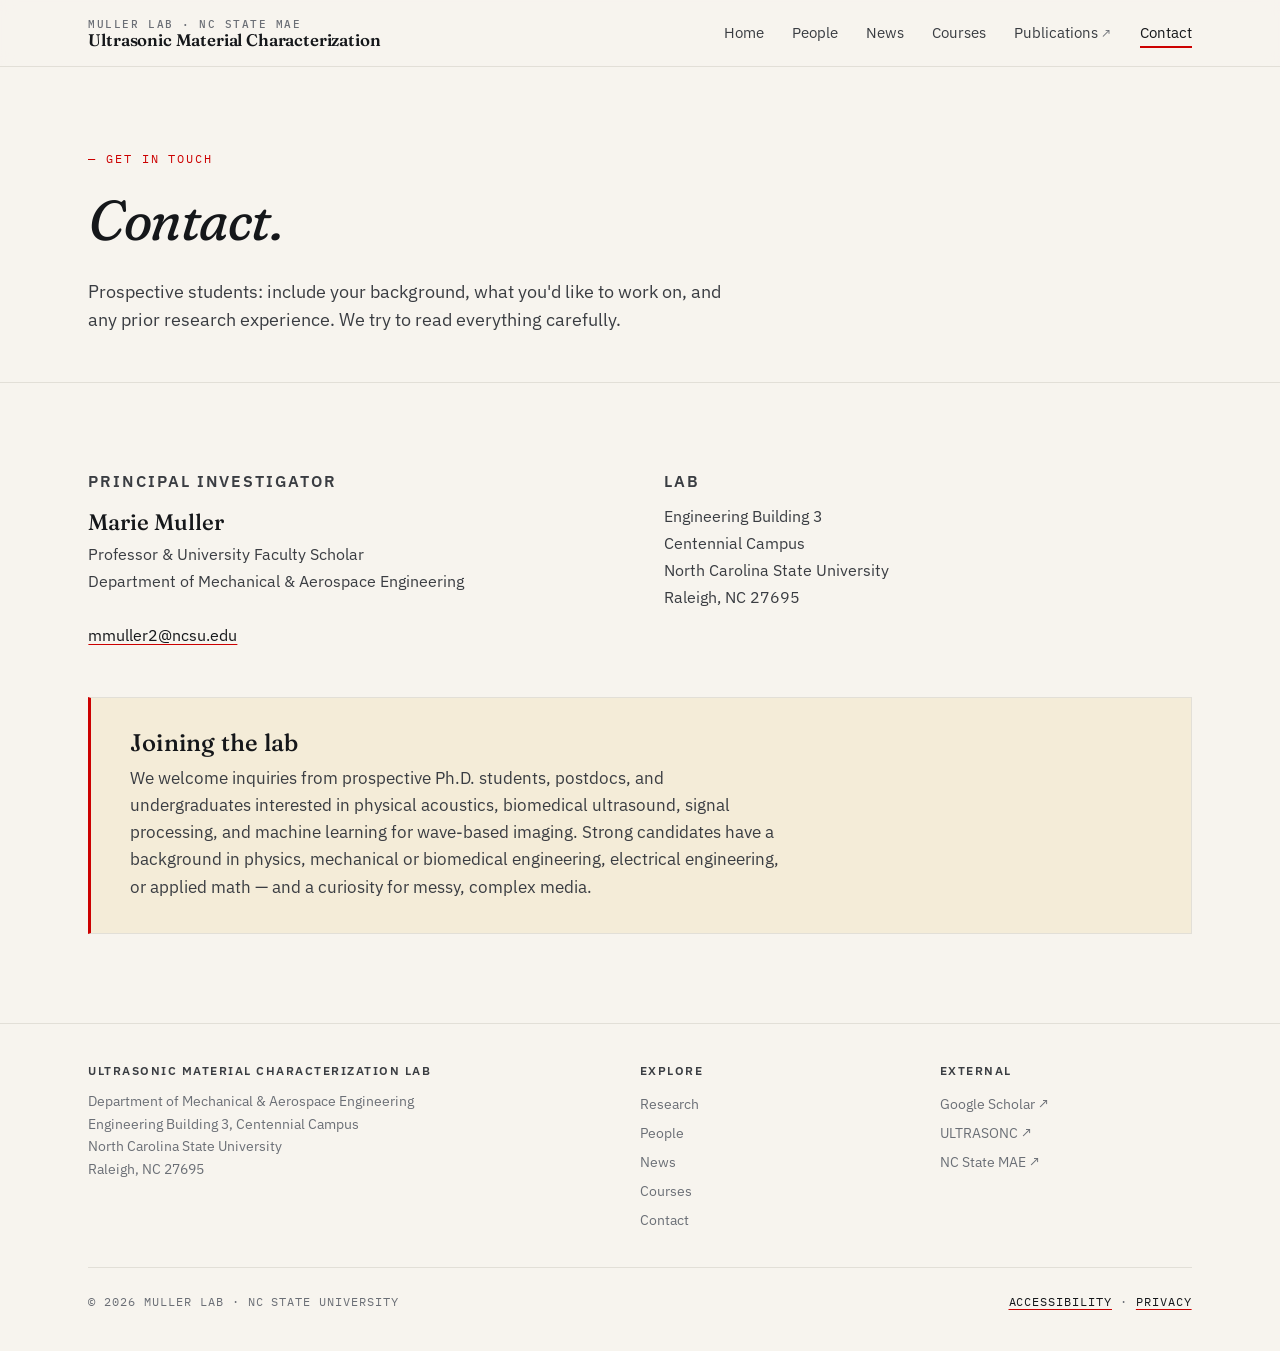
==== contact.html @ 711a4ac7 "Add files via upload" ====
<!doctype html>
<html lang="en">
<head>
  <meta charset="utf-8" />
  <meta name="viewport" content="width=device-width, initial-scale=1" />
  <title>Contact — Muller Lab</title>
  <meta name="description" content="Contact the Muller Lab — Department of Mechanical and Aerospace Engineering, NC State University." />

  <link rel="preconnect" href="https://fonts.googleapis.com" />
  <link rel="preconnect" href="https://fonts.gstatic.com" crossorigin />
  <link href="https://fonts.googleapis.com/css2?family=Fraunces:ital,opsz,wght,SOFT,WONK@0,9..144,400..700,30..100,0..1;1,9..144,400..700,30..100,0..1&family=IBM+Plex+Mono:wght@400;500&family=IBM+Plex+Sans:wght@400;500;600&display=swap" rel="stylesheet" />

  <link rel="stylesheet" href="assets/css/style.css" />
</head>
<body>

  <header class="site-header">
    <nav class="nav" aria-label="Primary">
      <a class="brand" href="index.html">
        <small>Muller Lab · NC State MAE</small>
        <b>Ultrasonic Material Characterization</b>
      </a>
      <button class="nav-toggle" aria-expanded="false" aria-controls="nav-links">Menu</button>
      <ul class="nav-links" id="nav-links">
        <li><a href="index.html">Home</a></li>
        <li><a href="people.html">People</a></li>
        <li><a href="news.html">News</a></li>
        <li><a href="courses.html">Courses</a></li>
        <li><a class="external" href="https://scholar.google.com/citations?user=9_iponoAAAAJ&hl=en" rel="noopener">Publications</a></li>
        <li><a class="active" href="contact.html">Contact</a></li>
      </ul>
    </nav>
  </header>

  <main>

    <header class="page-header">
      <div class="wrap">
        <span class="eyebrow">Get in touch</span>
        <h1>Contact.</h1>
        <p>Prospective students: include your background, what you'd like to work on, and any prior research experience. We try to read everything carefully.</p>
      </div>
    </header>

    <section class="section">
      <div class="wrap">
        <div class="contact-grid">

          <div class="contact-block">
            <h4>Principal Investigator</h4>
            <address>
              <strong style="font-family:var(--font-display);font-size:1.4rem;font-weight:500;color:var(--ink);">Marie Muller</strong><br/>
              Professor &amp; University Faculty Scholar<br/>
              Department of Mechanical &amp; Aerospace Engineering<br/>
              <br/>
              <a href="mailto:mmuller2@ncsu.edu">mmuller2@ncsu.edu</a>
            </address>
          </div>

          <div class="contact-block">
            <h4>Lab</h4>
            <address>
              Engineering Building 3<br/>
              Centennial Campus<br/>
              North Carolina State University<br/>
              Raleigh, NC 27695<br/>
            </address>
          </div>

        </div>

        <div class="callout" style="margin-top:3rem;">
          <h3>Joining the lab</h3>
          <p>
            We welcome inquiries from prospective Ph.D. students, postdocs, and undergraduates
            interested in physical acoustics, biomedical ultrasound, signal processing, and
            machine learning for wave-based imaging. Strong candidates have a background in
            physics, mechanical or biomedical engineering, electrical engineering, or applied
            math — and a curiosity for messy, complex media.
          </p>
        </div>
      </div>
    </section>

  </main>

  <footer class="site-footer">
    <div class="wrap">
      <div class="footer-grid">
        <div>
          <h4>Ultrasonic Material Characterization Lab</h4>
          <p>Department of Mechanical &amp; Aerospace Engineering<br/>
          Engineering Building 3, Centennial Campus<br/>
          North Carolina State University<br/>
          Raleigh, NC 27695</p>
        </div>
        <div>
          <h4>Explore</h4>
          <ul>
            <li><a href="index.html">Research</a></li>
            <li><a href="people.html">People</a></li>
            <li><a href="news.html">News</a></li>
            <li><a href="courses.html">Courses</a></li>
            <li><a href="contact.html">Contact</a></li>
          </ul>
        </div>
        <div>
          <h4>External</h4>
          <ul>
            <li><a href="https://scholar.google.com/citations?user=9_iponoAAAAJ&hl=en" rel="noopener">Google Scholar ↗</a></li>
            <li><a href="https://tarheels.live/ultrasonc/" rel="noopener">ULTRASONC ↗</a></li>
            <li><a href="https://www.mae.ncsu.edu/" rel="noopener">NC State MAE ↗</a></li>
          </ul>
        </div>
      </div>
      <div class="footer-bottom">
        <span>© 2026 Muller Lab · NC State University</span>
        <span><a href="https://accessibility.ncsu.edu/" rel="noopener">Accessibility</a> · <a href="https://www.ncsu.edu/privacy/" rel="noopener">Privacy</a></span>
      </div>
    </div>
  </footer>

  <script>
    const btn = document.querySelector('.nav-toggle');
    const links = document.getElementById('nav-links');
    if (btn && links) {
      btn.addEventListener('click', () => {
        const open = links.classList.toggle('is-open');
        btn.setAttribute('aria-expanded', open);
      });
    }
  </script>
</body>
</html>
---- assets/css/style.css ----
/* =========================================================
   Ultrasonic Material Characterization Lab — site styles
   ========================================================= */

/* ---------- Tokens ---------- */
:root {
  /* Color */
  --bg:           #f7f4ee;       /* warm off-white */
  --bg-elev:      #ffffff;       /* card surface  */
  --ink:          #15171a;       /* near-black, slightly warm */
  --ink-soft:     #3a3d42;
  --ink-muted:    #6b6f76;
  --line:         #e2dfd7;       /* hairline rule */
  --accent:       #cc0000;       /* NC State red (used sparingly) */
  --accent-deep:  #8a0000;
  --highlight:    #f4ecd8;       /* warm callout bg */

  /* Type */
  --font-display: "Fraunces", "Iowan Old Style", Georgia, serif;
  --font-body:    "IBM Plex Sans", system-ui, -apple-system, "Segoe UI", sans-serif;
  --font-mono:    "IBM Plex Mono", ui-monospace, SFMono-Regular, monospace;

  /* Layout */
  --max-w:        1180px;
  --gutter:       clamp(1.25rem, 3vw, 2.5rem);
  --radius:       2px;            /* very subtle, editorial */
}

/* ---------- Reset-ish ---------- */
*, *::before, *::after { box-sizing: border-box; }
html { scroll-behavior: smooth; }
body {
  margin: 0;
  background: var(--bg);
  color: var(--ink);
  font-family: var(--font-body);
  font-size: 17px;
  line-height: 1.6;
  -webkit-font-smoothing: antialiased;
  text-rendering: optimizeLegibility;
}
img { max-width: 100%; height: auto; display: block; }
a { color: var(--ink); text-decoration: underline; text-decoration-color: var(--accent); text-underline-offset: 3px; text-decoration-thickness: 1px; transition: color .15s ease; }
a:hover { color: var(--accent); }

h1, h2, h3, h4 {
  font-family: var(--font-display);
  font-weight: 500;
  font-variation-settings: "SOFT" 30, "WONK" 0;
  line-height: 1.1;
  letter-spacing: -0.01em;
  color: var(--ink);
  margin: 0 0 .5em;
}
h1 { font-size: clamp(2.4rem, 5vw, 4rem); font-weight: 400; }
h2 { font-size: clamp(1.7rem, 3vw, 2.4rem); }
h3 { font-size: 1.25rem; font-weight: 600; font-family: var(--font-body); letter-spacing: .01em; }
h4 { font-size: 1rem; font-family: var(--font-body); font-weight: 600; text-transform: uppercase; letter-spacing: .12em; color: var(--ink-soft); }

p { margin: 0 0 1em; }
p:last-child { margin-bottom: 0; }

/* ---------- Layout primitives ---------- */
.wrap { max-width: var(--max-w); margin: 0 auto; padding: 0 var(--gutter); }
.section { padding: clamp(3rem, 7vw, 6rem) 0; }
.section + .section { border-top: 1px solid var(--line); }

.eyebrow {
  display: inline-block;
  font-family: var(--font-mono);
  font-size: .78rem;
  letter-spacing: .15em;
  text-transform: uppercase;
  color: var(--accent);
  margin-bottom: 1.25rem;
}
.eyebrow::before { content: "— "; color: var(--accent); }

/* ---------- Header / nav ---------- */
.site-header {
  position: sticky;
  top: 0;
  background: rgba(247, 244, 238, 0.92);
  backdrop-filter: saturate(140%) blur(8px);
  -webkit-backdrop-filter: saturate(140%) blur(8px);
  border-bottom: 1px solid var(--line);
  z-index: 100;
}
.nav {
  display: flex;
  align-items: center;
  justify-content: space-between;
  padding: 1rem var(--gutter);
  max-width: var(--max-w);
  margin: 0 auto;
  gap: 1rem;
}
.brand {
  font-family: var(--font-display);
  font-size: 1.05rem;
  font-weight: 500;
  letter-spacing: -0.01em;
  text-decoration: none;
  color: var(--ink);
  line-height: 1.15;
}
.brand b { display: block; font-weight: 600; }
.brand small { display: block; font-family: var(--font-mono); font-size: .68rem; letter-spacing: .14em; text-transform: uppercase; color: var(--ink-muted); margin-top: 2px; }

.nav-toggle {
  display: none;
  background: transparent;
  border: 1px solid var(--line);
  padding: .5rem .75rem;
  font-family: var(--font-mono);
  font-size: .8rem;
  letter-spacing: .1em;
  text-transform: uppercase;
  cursor: pointer;
  color: var(--ink);
}

.nav-links {
  display: flex;
  gap: 1.75rem;
  list-style: none;
  margin: 0;
  padding: 0;
}
.nav-links a {
  font-family: var(--font-body);
  font-size: .92rem;
  text-decoration: none;
  color: var(--ink-soft);
  position: relative;
  padding: .25rem 0;
}
.nav-links a:hover { color: var(--ink); }
.nav-links a.active { color: var(--ink); }
.nav-links a.active::after {
  content: "";
  position: absolute;
  left: 0; right: 0; bottom: -2px;
  height: 2px;
  background: var(--accent);
}
.nav-links a.external::after {
  content: " ↗";
  color: var(--ink-muted);
  font-size: .85em;
}

/* ---------- Hero ---------- */
.hero {
  padding: clamp(3rem, 8vw, 7rem) 0 clamp(2rem, 5vw, 4rem);
}
.hero-grid {
  display: grid;
  grid-template-columns: 1fr;
  gap: 2rem;
  align-items: end;
}
@media (min-width: 820px) {
  .hero-grid { grid-template-columns: 1.4fr 1fr; gap: 4rem; }
}
.hero h1 {
  font-style: italic;
  font-variation-settings: "SOFT" 80, "WONK" 1;
}
.hero h1 em { font-style: normal; color: var(--accent); }
.hero-lede {
  font-size: clamp(1.05rem, 1.4vw, 1.2rem);
  color: var(--ink-soft);
  max-width: 38ch;
  margin-top: 1.5rem;
}
.hero-meta {
  font-family: var(--font-mono);
  font-size: .8rem;
  letter-spacing: .1em;
  text-transform: uppercase;
  color: var(--ink-muted);
  border-top: 1px solid var(--line);
  padding-top: 1rem;
  margin-top: 2.5rem;
  display: flex;
  flex-wrap: wrap;
  gap: 1.5rem;
}

/* ---------- Research grid ---------- */
.research-list {
  display: grid;
  grid-template-columns: 1fr;
  gap: 0;
}
.research-item {
  display: grid;
  grid-template-columns: 1fr;
  gap: 1.5rem;
  padding: 2.5rem 0;
  border-top: 1px solid var(--line);
}
.research-item:last-child { border-bottom: 1px solid var(--line); }
@media (min-width: 760px) {
  .research-item {
    grid-template-columns: 100px 1fr 280px;
    gap: 2.5rem;
    align-items: start;
  }
}
.research-num {
  font-family: var(--font-mono);
  font-size: .85rem;
  letter-spacing: .1em;
  color: var(--accent);
}
.research-body h3 {
  font-family: var(--font-display);
  font-size: clamp(1.4rem, 2.3vw, 1.85rem);
  font-weight: 500;
  letter-spacing: -0.01em;
  margin-bottom: .75rem;
}
.research-body p {
  color: var(--ink-soft);
  max-width: 60ch;
}
.research-figure {
  background: var(--bg-elev);
  border: 1px solid var(--line);
  padding: .75rem;
  align-self: start;
}
.research-figure img { width: 100%; }

/* ---------- News ---------- */
.news-list {
  list-style: none;
  padding: 0;
  margin: 0;
}
.news-item {
  display: grid;
  grid-template-columns: 1fr;
  gap: .5rem;
  padding: 2rem 0;
  border-top: 1px solid var(--line);
}
.news-item:last-child { border-bottom: 1px solid var(--line); }
@media (min-width: 720px) {
  .news-item { grid-template-columns: 160px 1fr; gap: 2.5rem; }
}
.news-date {
  font-family: var(--font-mono);
  font-size: .82rem;
  letter-spacing: .08em;
  text-transform: uppercase;
  color: var(--ink-muted);
}
.news-body h3 { margin-bottom: .35rem; font-family: var(--font-display); font-weight: 500; font-size: 1.2rem; }
.news-body p { color: var(--ink-soft); margin-bottom: .35rem; }
.news-tag {
  display: inline-block;
  font-family: var(--font-mono);
  font-size: .7rem;
  letter-spacing: .12em;
  text-transform: uppercase;
  color: var(--accent);
  border: 1px solid var(--accent);
  padding: 2px 8px;
  margin-bottom: .5rem;
}

/* ---------- People ---------- */
.pi-feature {
  display: grid;
  grid-template-columns: 1fr;
  gap: 2rem;
  align-items: start;
}
@media (min-width: 760px) {
  .pi-feature { grid-template-columns: 320px 1fr; gap: 3.5rem; }
}
.pi-photo {
  background: var(--bg-elev);
  border: 1px solid var(--line);
  padding: .5rem;
}
.pi-photo img { width: 100%; aspect-ratio: 1 / 1; object-fit: cover; object-position: center 25%; }
.pi-feature h2 { margin-bottom: .25rem; }
.pi-feature .pi-title {
  font-family: var(--font-mono);
  font-size: .85rem;
  letter-spacing: .08em;
  text-transform: uppercase;
  color: var(--ink-muted);
  margin-bottom: 1.5rem;
}

.people-grid {
  display: grid;
  grid-template-columns: repeat(auto-fill, minmax(220px, 1fr));
  gap: 2rem 1.75rem;
  margin-top: 1.5rem;
}
.person {
  display: flex;
  flex-direction: column;
}
.person-photo {
  aspect-ratio: 1 / 1;
  background: var(--bg-elev);
  border: 1px solid var(--line);
  overflow: hidden;
  margin-bottom: .85rem;
}
.person-photo img { width: 100%; height: 100%; object-fit: cover; }
.person-photo.placeholder {
  display: flex;
  align-items: center;
  justify-content: center;
  font-family: var(--font-display);
  font-size: 3.5rem;
  font-weight: 400;
  color: var(--ink-muted);
  background: linear-gradient(135deg, #f0ebdf, #e6dfce);
}
.person h4 {
  font-family: var(--font-display);
  font-size: 1.1rem;
  font-weight: 600;
  text-transform: none;
  letter-spacing: 0;
  color: var(--ink);
  margin-bottom: .25rem;
}
.person p {
  font-size: .92rem;
  color: var(--ink-soft);
  margin-bottom: .5rem;
}
.person .person-email {
  font-family: var(--font-mono);
  font-size: .78rem;
  color: var(--ink-muted);
  margin-top: auto;
}

/* Alumni */
.alumni-block { columns: 1; column-gap: 2.5rem; }
@media (min-width: 600px) { .alumni-block { columns: 2; } }
@media (min-width: 960px) { .alumni-block { columns: 3; } }
.alumni-block ul { list-style: none; padding: 0; margin: 0; }
.alumni-block li {
  break-inside: avoid;
  padding: .5rem 0;
  border-bottom: 1px dotted var(--line);
  font-size: .94rem;
  color: var(--ink-soft);
}
.alumni-block li b { color: var(--ink); font-weight: 600; }

/* ---------- Courses ---------- */
.courses {
  display: grid;
  grid-template-columns: 1fr;
  gap: 0;
}
.course {
  display: grid;
  grid-template-columns: 1fr;
  gap: .75rem;
  padding: 2rem 0;
  border-top: 1px solid var(--line);
}
.course:last-child { border-bottom: 1px solid var(--line); }
@media (min-width: 720px) {
  .course { grid-template-columns: 200px 1fr; gap: 2.5rem; }
}
.course-code {
  font-family: var(--font-mono);
  font-size: .85rem;
  letter-spacing: .08em;
  color: var(--ink);
}
.course-code .course-term {
  display: block;
  color: var(--ink-muted);
  margin-top: .35rem;
  font-size: .78rem;
  letter-spacing: .12em;
  text-transform: uppercase;
}
.course h3 {
  font-family: var(--font-display);
  font-size: 1.4rem;
  font-weight: 500;
  letter-spacing: -0.01em;
  margin-bottom: .5rem;
}
.course p { color: var(--ink-soft); }

/* ---------- Callout / consortium card ---------- */
.callout {
  background: var(--highlight);
  border: 1px solid var(--line);
  border-left: 3px solid var(--accent);
  padding: 2rem clamp(1.5rem, 3vw, 2.5rem);
  margin: 0;
}
.callout h3 { font-family: var(--font-display); font-size: 1.5rem; font-weight: 500; margin-bottom: .5rem; }
.callout p { color: var(--ink-soft); max-width: 65ch; }
.callout .callout-link {
  display: inline-block;
  margin-top: 1rem;
  font-family: var(--font-mono);
  font-size: .85rem;
  letter-spacing: .08em;
  text-transform: uppercase;
}

/* ---------- Contact / footer ---------- */
.contact-grid {
  display: grid;
  grid-template-columns: 1fr;
  gap: 2rem;
}
@media (min-width: 720px) { .contact-grid { grid-template-columns: 1fr 1fr; gap: 3rem; } }
.contact-block h4 { margin-bottom: .75rem; }
.contact-block p, .contact-block address {
  font-style: normal;
  color: var(--ink-soft);
  font-size: 1rem;
  line-height: 1.7;
}

.site-footer {
  border-top: 1px solid var(--line);
  padding: 2.5rem 0;
  background: var(--bg);
  font-size: .88rem;
  color: var(--ink-muted);
}
.footer-grid {
  display: grid;
  grid-template-columns: 1fr;
  gap: 1.5rem;
  align-items: start;
}
@media (min-width: 720px) {
  .footer-grid { grid-template-columns: 2fr 1fr 1fr; gap: 3rem; }
}
.footer-grid h4 { font-size: .78rem; margin-bottom: .75rem; color: var(--ink-soft); }
.footer-grid ul { list-style: none; padding: 0; margin: 0; }
.footer-grid li { padding: .2rem 0; }
.footer-grid a { color: var(--ink-muted); text-decoration: none; }
.footer-grid a:hover { color: var(--ink); }
.footer-bottom {
  margin-top: 2rem;
  padding-top: 1.5rem;
  border-top: 1px solid var(--line);
  display: flex;
  justify-content: space-between;
  flex-wrap: wrap;
  gap: 1rem;
  font-family: var(--font-mono);
  font-size: .75rem;
  letter-spacing: .08em;
  text-transform: uppercase;
  color: var(--ink-muted);
}

/* ---------- Generic page header ---------- */
.page-header {
  padding: clamp(3rem, 6vw, 5rem) 0 clamp(2rem, 4vw, 3rem);
  border-bottom: 1px solid var(--line);
}
.page-header h1 {
  font-style: italic;
  font-variation-settings: "SOFT" 80, "WONK" 1;
  font-size: clamp(2.2rem, 4.5vw, 3.5rem);
}
.page-header p {
  font-size: 1.1rem;
  color: var(--ink-soft);
  max-width: 60ch;
  margin-top: 1rem;
}

/* ---------- Mobile nav ---------- */
@media (max-width: 760px) {
  .nav-toggle { display: inline-block; }
  .nav-links {
    position: absolute;
    top: 100%;
    left: 0;
    right: 0;
    background: var(--bg);
    border-bottom: 1px solid var(--line);
    flex-direction: column;
    align-items: stretch;
    gap: 0;
    padding: .5rem var(--gutter) 1.5rem;
    display: none;
  }
  .nav-links.is-open { display: flex; }
  .nav-links a { padding: .85rem 0; border-bottom: 1px dotted var(--line); }
}

/* ---------- Subtle entrance ---------- */
@media (prefers-reduced-motion: no-preference) {
  .reveal { opacity: 0; transform: translateY(8px); animation: rise .7s ease-out forwards; }
  .reveal.d1 { animation-delay: .05s; }
  .reveal.d2 { animation-delay: .15s; }
  .reveal.d3 { animation-delay: .25s; }
  .reveal.d4 { animation-delay: .35s; }
  @keyframes rise {
    to { opacity: 1; transform: translateY(0); }
  }
}
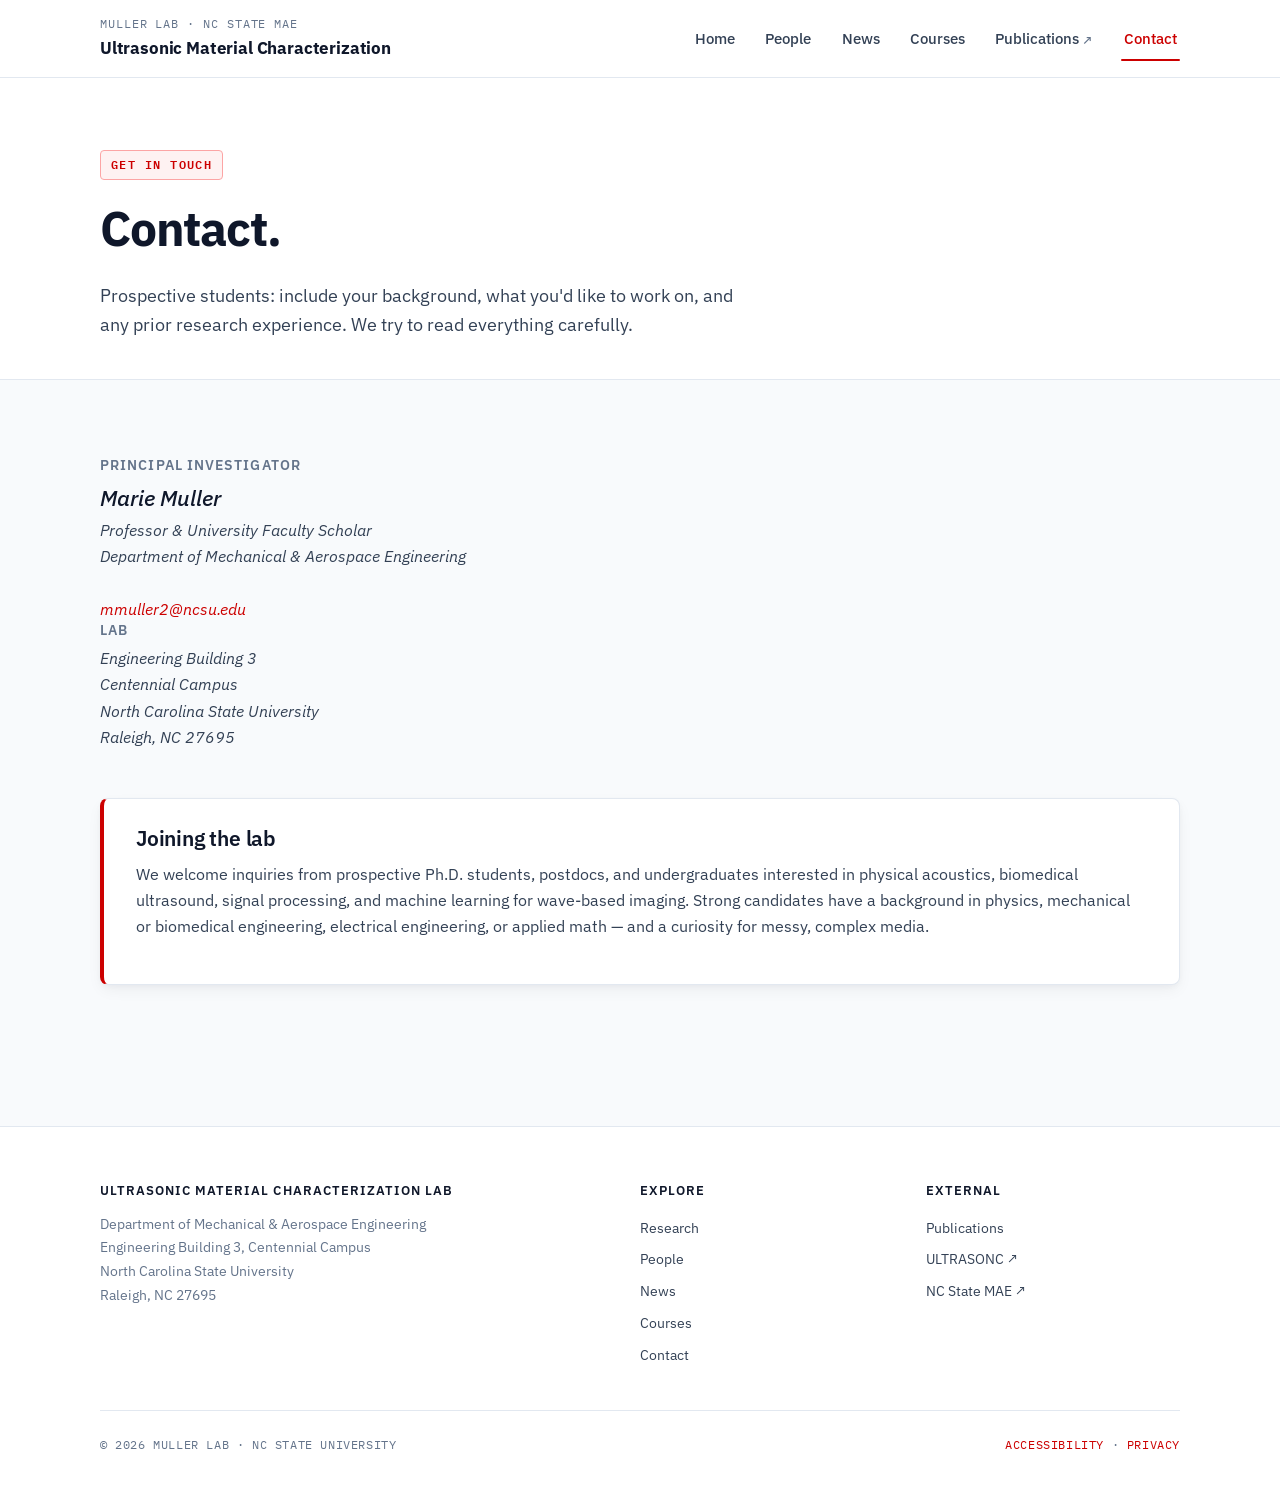
==== commit d7a40641: "Update contact.html" ====
--- a/contact.html
+++ b/contact.html
@@ -107,7 +107,7 @@
         <div>
           <h4>External</h4>
           <ul>
-            <li><a href="https://scholar.google.com/citations?user=9_iponoAAAAJ&hl=en" rel="noopener">Google Scholar ↗</a></li>
+            <li><a href="publications.html">Publications</a></li>
             <li><a href="https://tarheels.live/ultrasonc/" rel="noopener">ULTRASONC ↗</a></li>
             <li><a href="https://www.mae.ncsu.edu/" rel="noopener">NC State MAE ↗</a></li>
           </ul>
--- a/assets/css/style.css
+++ b/assets/css/style.css
@@ -1,88 +1,85 @@
 /* =========================================================
-   Ultrasonic Material Characterization Lab — site styles
+   Ultrasonic Material Characterization Lab — Modern Clean
    ========================================================= */
 
-/* ---------- Tokens ---------- */
 :root {
-  /* Color */
-  --bg:           #f7f4ee;       /* warm off-white */
-  --bg-elev:      #ffffff;       /* card surface  */
-  --ink:          #15171a;       /* near-black, slightly warm */
-  --ink-soft:     #3a3d42;
-  --ink-muted:    #6b6f76;
-  --line:         #e2dfd7;       /* hairline rule */
-  --accent:       #cc0000;       /* NC State red (used sparingly) */
-  --accent-deep:  #8a0000;
-  --highlight:    #f4ecd8;       /* warm callout bg */
-
-  /* Type */
-  --font-display: "Fraunces", "Iowan Old Style", Georgia, serif;
-  --font-body:    "IBM Plex Sans", system-ui, -apple-system, "Segoe UI", sans-serif;
-  --font-mono:    "IBM Plex Mono", ui-monospace, SFMono-Regular, monospace;
-
-  /* Layout */
-  --max-w:        1180px;
-  --gutter:       clamp(1.25rem, 3vw, 2.5rem);
-  --radius:       2px;            /* very subtle, editorial */
-}
-
-/* ---------- Reset-ish ---------- */
+  --bg:           #f8fafc;
+  --bg-card:      #ffffff;
+  --ink:          #0f172a;
+  --ink-soft:     #334155;
+  --ink-muted:    #64748b;
+  --line:         #e2e8f0;
+  --accent:       #cc0000;       /* NC State Red */
+  --accent-light: #fef2f2;
+  --accent-border:#fca5a5;
+  --radius:       8px;
+  --shadow-sm:    0 1px 3px rgba(0,0,0,0.05), 0 1px 2px rgba(0,0,0,0.03);
+  --shadow-md:    0 6px 16px -2px rgba(15,23,42,0.06), 0 2px 6px -1px rgba(15,23,42,0.04);
+  --font-body:    "IBM Plex Sans", -apple-system, BlinkMacSystemFont, "Segoe UI", Roboto, sans-serif;
+  --font-display: "IBM Plex Sans", -apple-system, BlinkMacSystemFont, "Segoe UI", Roboto, sans-serif;
+  --font-mono:    "IBM Plex Mono", ui-monospace, Menlo, Consolas, monospace;
+  --max-w:        1160px;
+  --gutter:       clamp(1.25rem, 4vw, 2.5rem);
+}
+
 *, *::before, *::after { box-sizing: border-box; }
 html { scroll-behavior: smooth; }
 body {
   margin: 0;
   background: var(--bg);
+  color: var(--ink-soft);
+  font-family: var(--font-body);
+  font-size: 16px;
+  line-height: 1.65;
+  -webkit-font-smoothing: antialiased;
+}
+
+img { max-width: 100%; height: auto; display: block; }
+a { color: var(--accent); text-decoration: none; transition: all .15s ease; }
+a:hover { text-decoration: underline; color: #990000; }
+
+h1, h2, h3, h4 {
   color: var(--ink);
-  font-family: var(--font-body);
-  font-size: 17px;
-  line-height: 1.6;
-  -webkit-font-smoothing: antialiased;
-  text-rendering: optimizeLegibility;
-}
-img { max-width: 100%; height: auto; display: block; }
-a { color: var(--ink); text-decoration: underline; text-decoration-color: var(--accent); text-underline-offset: 3px; text-decoration-thickness: 1px; transition: color .15s ease; }
-a:hover { color: var(--accent); }
-
-h1, h2, h3, h4 {
   font-family: var(--font-display);
-  font-weight: 500;
-  font-variation-settings: "SOFT" 30, "WONK" 0;
-  line-height: 1.1;
-  letter-spacing: -0.01em;
-  color: var(--ink);
+  font-weight: 700;
+  line-height: 1.18;
   margin: 0 0 .5em;
-}
-h1 { font-size: clamp(2.4rem, 5vw, 4rem); font-weight: 400; }
-h2 { font-size: clamp(1.7rem, 3vw, 2.4rem); }
-h3 { font-size: 1.25rem; font-weight: 600; font-family: var(--font-body); letter-spacing: .01em; }
-h4 { font-size: 1rem; font-family: var(--font-body); font-weight: 600; text-transform: uppercase; letter-spacing: .12em; color: var(--ink-soft); }
-
+  letter-spacing: -0.025em;
+}
+h1 { font-size: clamp(2.3rem, 4.2vw, 3.4rem); }
+h2 { font-size: clamp(1.6rem, 2.5vw, 2.2rem); }
+h3 { font-size: 1.25rem; font-weight: 600; letter-spacing: -0.01em; }
+h4 { font-size: 0.85rem; font-weight: 600; text-transform: uppercase; letter-spacing: 0.08em; color: var(--ink-muted); }
 p { margin: 0 0 1em; }
 p:last-child { margin-bottom: 0; }
 
-/* ---------- Layout primitives ---------- */
 .wrap { max-width: var(--max-w); margin: 0 auto; padding: 0 var(--gutter); }
-.section { padding: clamp(3rem, 7vw, 6rem) 0; }
+.section { padding: clamp(3rem, 6vw, 5rem) 0; }
 .section + .section { border-top: 1px solid var(--line); }
 
 .eyebrow {
-  display: inline-block;
-  font-family: var(--font-mono);
-  font-size: .78rem;
-  letter-spacing: .15em;
-  text-transform: uppercase;
-  color: var(--accent);
+  display: inline-flex;
+  align-items: center;
+  font-family: var(--font-mono);
+  font-size: 0.75rem;
+  letter-spacing: 0.12em;
+  text-transform: uppercase;
+  color: var(--accent);
+  background: var(--accent-light);
+  border: 1px solid var(--accent-border);
+  padding: 4px 10px;
+  border-radius: 4px;
+  font-weight: 600;
   margin-bottom: 1.25rem;
 }
-.eyebrow::before { content: "— "; color: var(--accent); }
-
-/* ---------- Header / nav ---------- */
+
+/* Header & Nav */
 .site-header {
   position: sticky;
   top: 0;
-  background: rgba(247, 244, 238, 0.92);
-  backdrop-filter: saturate(140%) blur(8px);
-  -webkit-backdrop-filter: saturate(140%) blur(8px);
+  background: rgba(255, 255, 255, 0.94);
+  backdrop-filter: blur(10px);
+  -webkit-backdrop-filter: blur(10px);
   border-bottom: 1px solid var(--line);
   z-index: 100;
 }
@@ -90,262 +87,416 @@
   display: flex;
   align-items: center;
   justify-content: space-between;
-  padding: 1rem var(--gutter);
+  padding: 0.9rem var(--gutter);
   max-width: var(--max-w);
   margin: 0 auto;
-  gap: 1rem;
 }
 .brand {
-  font-family: var(--font-display);
-  font-size: 1.05rem;
-  font-weight: 500;
-  letter-spacing: -0.01em;
   text-decoration: none;
   color: var(--ink);
-  line-height: 1.15;
-}
-.brand b { display: block; font-weight: 600; }
-.brand small { display: block; font-family: var(--font-mono); font-size: .68rem; letter-spacing: .14em; text-transform: uppercase; color: var(--ink-muted); margin-top: 2px; }
+  display: flex;
+  flex-direction: column;
+}
+.brand b { font-size: 1.05rem; font-weight: 700; letter-spacing: -0.01em; color: var(--ink); }
+.brand small { font-size: 0.72rem; color: var(--ink-muted); font-family: var(--font-mono); text-transform: uppercase; letter-spacing: 0.08em; margin-bottom: 2px; }
 
 .nav-toggle {
   display: none;
-  background: transparent;
-  border: 1px solid var(--line);
-  padding: .5rem .75rem;
+  background: #fff;
+  border: 1px solid var(--line);
+  padding: .4rem .65rem;
   font-family: var(--font-mono);
   font-size: .8rem;
-  letter-spacing: .1em;
-  text-transform: uppercase;
+  border-radius: 4px;
   cursor: pointer;
-  color: var(--ink);
-}
-
-.nav-links {
-  display: flex;
-  gap: 1.75rem;
-  list-style: none;
-  margin: 0;
-  padding: 0;
-}
+}
+.nav-links { display: flex; gap: 1.5rem; list-style: none; margin: 0; padding: 0; align-items: center; }
 .nav-links a {
-  font-family: var(--font-body);
-  font-size: .92rem;
-  text-decoration: none;
   color: var(--ink-soft);
+  font-size: 0.92rem;
+  font-weight: 500;
+  padding: 0.4rem 0.2rem;
   position: relative;
-  padding: .25rem 0;
-}
-.nav-links a:hover { color: var(--ink); }
-.nav-links a.active { color: var(--ink); }
+}
+.nav-links a:hover, .nav-links a.active { color: var(--accent); text-decoration: none; }
 .nav-links a.active::after {
   content: "";
   position: absolute;
-  left: 0; right: 0; bottom: -2px;
+  left: 0; right: 0; bottom: -6px;
   height: 2px;
   background: var(--accent);
-}
-.nav-links a.external::after {
-  content: " ↗";
-  color: var(--ink-muted);
-  font-size: .85em;
-}
-
-/* ---------- Hero ---------- */
+  border-radius: 2px;
+}
+.nav-links a.external::after { content: " ↗"; color: var(--ink-muted); font-size: 0.85em; }
+
+/* Hero */
 .hero {
-  padding: clamp(3rem, 8vw, 7rem) 0 clamp(2rem, 5vw, 4rem);
+  background: #ffffff;
+  padding: clamp(3.5rem, 7vw, 5.5rem) 0 3.5rem;
+  border-bottom: 1px solid var(--line);
 }
 .hero-grid {
   display: grid;
   grid-template-columns: 1fr;
-  gap: 2rem;
-  align-items: end;
-}
-@media (min-width: 820px) {
-  .hero-grid { grid-template-columns: 1.4fr 1fr; gap: 4rem; }
+  gap: 2.5rem;
+  align-items: center;
+}
+@media (min-width: 860px) {
+  .hero-grid { grid-template-columns: 1.45fr 1fr; gap: 3.5rem; }
 }
 .hero h1 {
-  font-style: italic;
-  font-variation-settings: "SOFT" 80, "WONK" 1;
+  font-style: normal;
+  font-weight: 700;
+  line-height: 1.15;
 }
 .hero h1 em { font-style: normal; color: var(--accent); }
 .hero-lede {
-  font-size: clamp(1.05rem, 1.4vw, 1.2rem);
+  font-size: 1.15rem;
   color: var(--ink-soft);
-  max-width: 38ch;
-  margin-top: 1.5rem;
+  line-height: 1.6;
+  max-width: 44ch;
+  margin-top: 1.25rem;
 }
 .hero-meta {
-  font-family: var(--font-mono);
-  font-size: .8rem;
-  letter-spacing: .1em;
-  text-transform: uppercase;
+  display: flex;
+  flex-wrap: wrap;
+  gap: 0.6rem;
+  margin-top: 2rem;
+}
+.hero-meta span {
+  font-family: var(--font-mono);
+  font-size: 0.75rem;
+  letter-spacing: 0.05em;
   color: var(--ink-muted);
-  border-top: 1px solid var(--line);
-  padding-top: 1rem;
-  margin-top: 2.5rem;
-  display: flex;
-  flex-wrap: wrap;
+  background: var(--bg);
+  border: 1px solid var(--line);
+  padding: 4px 10px;
+  border-radius: 4px;
+}
+
+/* Callout Box */
+.callout {
+  background: var(--bg-card);
+  border: 1px solid var(--line);
+  border-left: 4px solid var(--accent);
+  padding: 1.75rem 2rem;
+  border-radius: var(--radius);
+  box-shadow: var(--shadow-md);
+}
+.callout h3 { font-size: 1.3rem; margin-bottom: 0.65rem; color: var(--ink); }
+.callout p { color: var(--ink-soft); font-size: 0.98rem; margin-bottom: 1rem; }
+.callout .callout-link {
+  font-family: var(--font-mono);
+  font-size: 0.82rem;
+  font-weight: 600;
+  letter-spacing: 0.06em;
+  text-transform: uppercase;
+  color: var(--accent);
+  display: inline-flex;
+  align-items: center;
+}
+
+/* Research Areas */
+.research-list {
+  display: flex;
+  flex-direction: column;
   gap: 1.5rem;
-}
-
-/* ---------- Research grid ---------- */
-.research-list {
-  display: grid;
-  grid-template-columns: 1fr;
-  gap: 0;
+  margin-top: 2rem;
 }
 .research-item {
   display: grid;
   grid-template-columns: 1fr;
   gap: 1.5rem;
-  padding: 2.5rem 0;
-  border-top: 1px solid var(--line);
-}
-.research-item:last-child { border-bottom: 1px solid var(--line); }
-@media (min-width: 760px) {
+  background: var(--bg-card);
+  border: 1px solid var(--line);
+  padding: 1.75rem 2rem;
+  border-radius: var(--radius);
+  box-shadow: var(--shadow-sm);
+  transition: transform 0.2s ease, box-shadow 0.2s ease, border-color 0.2s ease;
+  cursor: pointer;
+  position: relative;
+}
+.research-item:hover {
+  transform: translateY(-2px);
+  box-shadow: var(--shadow-md);
+  border-color: #cbd5e1;
+}
+@media (min-width: 768px) {
   .research-item {
-    grid-template-columns: 100px 1fr 280px;
+    grid-template-columns: 50px 1fr 240px;
+    align-items: center;
     gap: 2.5rem;
-    align-items: start;
   }
 }
 .research-num {
   font-family: var(--font-mono);
-  font-size: .85rem;
-  letter-spacing: .1em;
+  font-size: 1.15rem;
+  font-weight: 700;
   color: var(--accent);
 }
 .research-body h3 {
-  font-family: var(--font-display);
-  font-size: clamp(1.4rem, 2.3vw, 1.85rem);
-  font-weight: 500;
-  letter-spacing: -0.01em;
-  margin-bottom: .75rem;
+  font-size: 1.35rem;
+  margin-bottom: 0.6rem;
+  color: var(--ink);
 }
 .research-body p {
   color: var(--ink-soft);
-  max-width: 60ch;
-}
+  font-size: 0.96rem;
+  line-height: 1.6;
+}
+.research-hint {
+  display: inline-block;
+  margin-top: 0.75rem;
+  font-family: var(--font-mono);
+  font-size: 0.75rem;
+  color: var(--accent);
+  letter-spacing: 0.05em;
+  text-transform: uppercase;
+}
+
+/* Full Uncropped Thumbnail Container */
 .research-figure {
-  background: var(--bg-elev);
-  border: 1px solid var(--line);
-  padding: .75rem;
-  align-self: start;
-}
-.research-figure img { width: 100%; }
-
-/* ---------- News ---------- */
+  margin: 0;
+  background: #ffffff;
+  border: 1px solid var(--line);
+  border-radius: 6px;
+  padding: 0.5rem;
+  height: 180px;
+  display: flex;
+  align-items: center;
+  justify-content: center;
+}
+.research-figure img {
+  max-width: 100%;
+  max-height: 100%;
+  width: auto;
+  height: auto;
+  object-fit: contain; /* Never crop or distort the image */
+  border-radius: 4px;
+}
+
+/* =========================================================
+   Interactive Expand Modal (Text Left, Full Figure Right)
+   ========================================================= */
+.modal-overlay {
+  position: fixed;
+  inset: 0;
+  background: rgba(15, 23, 42, 0.75);
+  backdrop-filter: blur(6px);
+  z-index: 1000;
+  display: none;
+  align-items: center;
+  justify-content: center;
+  padding: 1.5rem;
+  opacity: 0;
+  transition: opacity 0.25s ease;
+}
+.modal-overlay.active {
+  display: flex;
+  opacity: 1;
+}
+.modal-window {
+  background: #ffffff;
+  width: 100%;
+  max-width: 1050px;
+  max-height: 90vh;
+  border-radius: 12px;
+  box-shadow: 0 25px 50px -12px rgba(0, 0, 0, 0.25);
+  overflow-y: auto;
+  position: relative;
+  display: grid;
+  grid-template-columns: 1fr;
+  animation: modalPop 0.25s ease-out;
+}
+@media (min-width: 860px) {
+  .modal-window {
+    grid-template-columns: 1fr 1.25fr;
+    overflow: hidden;
+    height: min(650px, 85vh);
+  }
+}
+@keyframes modalPop {
+  from { transform: scale(0.96); opacity: 0; }
+  to { transform: scale(1); opacity: 1; }
+}
+.modal-close-btn {
+  position: absolute;
+  top: 1rem;
+  right: 1.25rem;
+  background: rgba(255, 255, 255, 0.9);
+  border: 1px solid var(--line);
+  width: 36px;
+  height: 36px;
+  border-radius: 50%;
+  font-size: 1.2rem;
+  font-weight: 700;
+  cursor: pointer;
+  display: flex;
+  align-items: center;
+  justify-content: center;
+  z-index: 10;
+  color: var(--ink-soft);
+  transition: background 0.15s ease;
+}
+.modal-close-btn:hover {
+  background: var(--accent);
+  color: #fff;
+  border-color: var(--accent);
+}
+.modal-left {
+  padding: clamp(2rem, 4vw, 3rem);
+  display: flex;
+  flex-direction: column;
+  justify-content: center;
+  border-bottom: 1px solid var(--line);
+}
+@media (min-width: 860px) {
+  .modal-left {
+    border-bottom: none;
+    border-right: 1px solid var(--line);
+    overflow-y: auto;
+  }
+}
+.modal-left .modal-num {
+  font-family: var(--font-mono);
+  color: var(--accent);
+  font-weight: 700;
+  font-size: 0.9rem;
+  letter-spacing: 0.08em;
+  margin-bottom: 0.5rem;
+}
+.modal-left h3 {
+  font-size: clamp(1.4rem, 2vw, 1.85rem);
+  line-height: 1.25;
+  margin-bottom: 1.25rem;
+  color: var(--ink);
+}
+.modal-left p {
+  color: var(--ink-soft);
+  font-size: 1.02rem;
+  line-height: 1.7;
+}
+.modal-right {
+  background: #f8fafc;
+  display: flex;
+  align-items: center;
+  justify-content: center;
+  padding: 2rem;
+}
+.modal-right img {
+  max-width: 100%;
+  max-height: 100%;
+  width: auto;
+  height: auto;
+  object-fit: contain;
+  box-shadow: var(--shadow-sm);
+  background: #fff;
+  border-radius: 6px;
+  border: 1px solid var(--line);
+}
+
+/* News Section */
 .news-list {
   list-style: none;
   padding: 0;
-  margin: 0;
+  margin: 2rem 0 0;
+  display: flex;
+  flex-direction: column;
+  gap: 1rem;
 }
 .news-item {
+  background: var(--bg-card);
+  border: 1px solid var(--line);
+  padding: 1.5rem 2rem;
+  border-radius: var(--radius);
+  box-shadow: var(--shadow-sm);
   display: grid;
   grid-template-columns: 1fr;
-  gap: .5rem;
-  padding: 2rem 0;
-  border-top: 1px solid var(--line);
-}
-.news-item:last-child { border-bottom: 1px solid var(--line); }
-@media (min-width: 720px) {
-  .news-item { grid-template-columns: 160px 1fr; gap: 2.5rem; }
+  gap: 0.75rem;
+}
+@media (min-width: 768px) {
+  .news-item { grid-template-columns: 140px 1fr; gap: 2rem; }
 }
 .news-date {
   font-family: var(--font-mono);
-  font-size: .82rem;
-  letter-spacing: .08em;
-  text-transform: uppercase;
+  font-size: 0.82rem;
   color: var(--ink-muted);
-}
-.news-body h3 { margin-bottom: .35rem; font-family: var(--font-display); font-weight: 500; font-size: 1.2rem; }
-.news-body p { color: var(--ink-soft); margin-bottom: .35rem; }
+  letter-spacing: 0.05em;
+  text-transform: uppercase;
+}
 .news-tag {
   display: inline-block;
   font-family: var(--font-mono);
-  font-size: .7rem;
-  letter-spacing: .12em;
-  text-transform: uppercase;
-  color: var(--accent);
-  border: 1px solid var(--accent);
-  padding: 2px 8px;
-  margin-bottom: .5rem;
-}
-
-/* ---------- People ---------- */
+  font-size: 0.7rem;
+  letter-spacing: 0.08em;
+  text-transform: uppercase;
+  color: var(--accent);
+  background: var(--accent-light);
+  border: 1px solid var(--accent-border);
+  padding: 2px 7px;
+  border-radius: 3px;
+  margin-bottom: 0.4rem;
+  font-weight: 600;
+}
+.news-body h3 { font-size: 1.15rem; margin-bottom: 0.4rem; }
+.news-body p { color: var(--ink-soft); font-size: 0.94rem; margin-bottom: 0.35rem; }
+
+/* People Page */
 .pi-feature {
   display: grid;
   grid-template-columns: 1fr;
   gap: 2rem;
-  align-items: start;
-}
-@media (min-width: 760px) {
-  .pi-feature { grid-template-columns: 320px 1fr; gap: 3.5rem; }
+  background: var(--bg-card);
+  padding: 2.5rem;
+  border: 1px solid var(--line);
+  border-radius: var(--radius);
+  box-shadow: var(--shadow-sm);
+}
+@media (min-width: 768px) {
+  .pi-feature { grid-template-columns: 280px 1fr; gap: 3rem; align-items: start; }
 }
 .pi-photo {
-  background: var(--bg-elev);
-  border: 1px solid var(--line);
-  padding: .5rem;
-}
-.pi-photo img { width: 100%; aspect-ratio: 1 / 1; object-fit: cover; object-position: center 25%; }
-.pi-feature h2 { margin-bottom: .25rem; }
-.pi-feature .pi-title {
-  font-family: var(--font-mono);
-  font-size: .85rem;
-  letter-spacing: .08em;
-  text-transform: uppercase;
-  color: var(--ink-muted);
-  margin-bottom: 1.5rem;
+  border-radius: var(--radius);
+  overflow: hidden;
+  border: 1px solid var(--line);
+}
+.pi-photo img { width: 100%; aspect-ratio: 1 / 1; object-fit: cover; }
+.pi-title {
+  font-family: var(--font-mono);
+  font-size: 0.85rem;
+  text-transform: uppercase;
+  color: var(--accent);
+  letter-spacing: 0.05em;
+  margin-bottom: 1.25rem;
+  font-weight: 600;
 }
 
 .people-grid {
   display: grid;
-  grid-template-columns: repeat(auto-fill, minmax(220px, 1fr));
-  gap: 2rem 1.75rem;
-  margin-top: 1.5rem;
+  grid-template-columns: repeat(auto-fill, minmax(240px, 1fr));
+  gap: 1.5rem;
+  margin-top: 1.75rem;
 }
 .person {
+  background: var(--bg-card);
+  border: 1px solid var(--line);
+  padding: 1.5rem;
+  border-radius: var(--radius);
+  box-shadow: var(--shadow-sm);
   display: flex;
   flex-direction: column;
 }
 .person-photo {
   aspect-ratio: 1 / 1;
-  background: var(--bg-elev);
-  border: 1px solid var(--line);
+  border-radius: 6px;
   overflow: hidden;
-  margin-bottom: .85rem;
+  margin-bottom: 1rem;
+  border: 1px solid var(--line);
 }
 .person-photo img { width: 100%; height: 100%; object-fit: cover; }
-.person-photo.placeholder {
-  display: flex;
-  align-items: center;
-  justify-content: center;
-  font-family: var(--font-display);
-  font-size: 3.5rem;
-  font-weight: 400;
-  color: var(--ink-muted);
-  background: linear-gradient(135deg, #f0ebdf, #e6dfce);
-}
-.person h4 {
-  font-family: var(--font-display);
-  font-size: 1.1rem;
-  font-weight: 600;
-  text-transform: none;
-  letter-spacing: 0;
-  color: var(--ink);
-  margin-bottom: .25rem;
-}
-.person p {
-  font-size: .92rem;
-  color: var(--ink-soft);
-  margin-bottom: .5rem;
-}
-.person .person-email {
-  font-family: var(--font-mono);
-  font-size: .78rem;
-  color: var(--ink-muted);
-  margin-top: auto;
-}
+.person h4 { font-size: 1.15rem; color: var(--ink); margin-bottom: 0.35rem; text-transform: none; letter-spacing: 0; }
+.person p { font-size: 0.92rem; color: var(--ink-soft); margin-bottom: 0.75rem; }
+.person-email { font-family: var(--font-mono); font-size: 0.8rem; color: var(--accent); margin-top: auto; }
 
 /* Alumni */
 .alumni-block { columns: 1; column-gap: 2.5rem; }
@@ -355,109 +506,55 @@
 .alumni-block li {
   break-inside: avoid;
   padding: .5rem 0;
-  border-bottom: 1px dotted var(--line);
+  border-bottom: 1px solid var(--line);
   font-size: .94rem;
-  color: var(--ink-soft);
-}
-.alumni-block li b { color: var(--ink); font-weight: 600; }
-
-/* ---------- Courses ---------- */
-.courses {
+}
+
+/* Page Header */
+.page-header {
+  padding: clamp(3rem, 6vw, 4.5rem) 0 2.5rem;
+  background: #ffffff;
+  border-bottom: 1px solid var(--line);
+}
+.page-header h1 { font-size: clamp(2rem, 3.8vw, 3rem); }
+.page-header p { font-size: 1.1rem; color: var(--ink-soft); max-width: 60ch; margin-top: 0.75rem; }
+
+/* Courses */
+.courses { display: flex; flex-direction: column; gap: 1rem; margin-top: 2rem; }
+.course {
+  background: var(--bg-card);
+  border: 1px solid var(--line);
+  padding: 1.75rem 2rem;
+  border-radius: var(--radius);
+  box-shadow: var(--shadow-sm);
   display: grid;
   grid-template-columns: 1fr;
-  gap: 0;
-}
-.course {
-  display: grid;
-  grid-template-columns: 1fr;
-  gap: .75rem;
-  padding: 2rem 0;
-  border-top: 1px solid var(--line);
-}
-.course:last-child { border-bottom: 1px solid var(--line); }
-@media (min-width: 720px) {
-  .course { grid-template-columns: 200px 1fr; gap: 2.5rem; }
-}
-.course-code {
-  font-family: var(--font-mono);
-  font-size: .85rem;
-  letter-spacing: .08em;
-  color: var(--ink);
-}
-.course-code .course-term {
-  display: block;
-  color: var(--ink-muted);
-  margin-top: .35rem;
-  font-size: .78rem;
-  letter-spacing: .12em;
-  text-transform: uppercase;
-}
-.course h3 {
-  font-family: var(--font-display);
-  font-size: 1.4rem;
-  font-weight: 500;
-  letter-spacing: -0.01em;
-  margin-bottom: .5rem;
-}
-.course p { color: var(--ink-soft); }
-
-/* ---------- Callout / consortium card ---------- */
-.callout {
-  background: var(--highlight);
-  border: 1px solid var(--line);
-  border-left: 3px solid var(--accent);
-  padding: 2rem clamp(1.5rem, 3vw, 2.5rem);
-  margin: 0;
-}
-.callout h3 { font-family: var(--font-display); font-size: 1.5rem; font-weight: 500; margin-bottom: .5rem; }
-.callout p { color: var(--ink-soft); max-width: 65ch; }
-.callout .callout-link {
-  display: inline-block;
-  margin-top: 1rem;
-  font-family: var(--font-mono);
-  font-size: .85rem;
-  letter-spacing: .08em;
-  text-transform: uppercase;
-}
-
-/* ---------- Contact / footer ---------- */
-.contact-grid {
-  display: grid;
-  grid-template-columns: 1fr;
-  gap: 2rem;
-}
-@media (min-width: 720px) { .contact-grid { grid-template-columns: 1fr 1fr; gap: 3rem; } }
-.contact-block h4 { margin-bottom: .75rem; }
-.contact-block p, .contact-block address {
-  font-style: normal;
-  color: var(--ink-soft);
-  font-size: 1rem;
-  line-height: 1.7;
-}
-
+  gap: 1rem;
+}
+@media (min-width: 768px) {
+  .course { grid-template-columns: 160px 1fr; gap: 2rem; }
+}
+.course-code { font-family: var(--font-mono); font-size: 1rem; font-weight: 700; color: var(--ink); }
+.course-term { display: block; font-size: 0.78rem; text-transform: uppercase; color: var(--accent); margin-top: 4px; }
+
+/* Footer */
 .site-footer {
   border-top: 1px solid var(--line);
-  padding: 2.5rem 0;
-  background: var(--bg);
-  font-size: .88rem;
+  padding: 3.5rem 0 2rem;
+  background: #ffffff;
+  font-size: 0.9rem;
   color: var(--ink-muted);
-}
-.footer-grid {
-  display: grid;
-  grid-template-columns: 1fr;
-  gap: 1.5rem;
-  align-items: start;
-}
-@media (min-width: 720px) {
-  .footer-grid { grid-template-columns: 2fr 1fr 1fr; gap: 3rem; }
-}
-.footer-grid h4 { font-size: .78rem; margin-bottom: .75rem; color: var(--ink-soft); }
+  margin-top: 4rem;
+}
+.footer-grid { display: grid; grid-template-columns: 1fr; gap: 2rem; }
+@media (min-width: 768px) { .footer-grid { grid-template-columns: 2fr 1fr 1fr; } }
+.footer-grid h4 { font-size: 0.8rem; margin-bottom: 0.85rem; color: var(--ink); }
 .footer-grid ul { list-style: none; padding: 0; margin: 0; }
-.footer-grid li { padding: .2rem 0; }
-.footer-grid a { color: var(--ink-muted); text-decoration: none; }
-.footer-grid a:hover { color: var(--ink); }
+.footer-grid li { padding: 0.25rem 0; }
+.footer-grid a { color: var(--ink-soft); }
+.footer-grid a:hover { color: var(--accent); }
 .footer-bottom {
-  margin-top: 2rem;
+  margin-top: 2.5rem;
   padding-top: 1.5rem;
   border-top: 1px solid var(--line);
   display: flex;
@@ -465,30 +562,11 @@
   flex-wrap: wrap;
   gap: 1rem;
   font-family: var(--font-mono);
-  font-size: .75rem;
-  letter-spacing: .08em;
-  text-transform: uppercase;
-  color: var(--ink-muted);
-}
-
-/* ---------- Generic page header ---------- */
-.page-header {
-  padding: clamp(3rem, 6vw, 5rem) 0 clamp(2rem, 4vw, 3rem);
-  border-bottom: 1px solid var(--line);
-}
-.page-header h1 {
-  font-style: italic;
-  font-variation-settings: "SOFT" 80, "WONK" 1;
-  font-size: clamp(2.2rem, 4.5vw, 3.5rem);
-}
-.page-header p {
-  font-size: 1.1rem;
-  color: var(--ink-soft);
-  max-width: 60ch;
-  margin-top: 1rem;
-}
-
-/* ---------- Mobile nav ---------- */
+  font-size: 0.75rem;
+  letter-spacing: 0.05em;
+  text-transform: uppercase;
+}
+
 @media (max-width: 760px) {
   .nav-toggle { display: inline-block; }
   .nav-links {
@@ -496,26 +574,15 @@
     top: 100%;
     left: 0;
     right: 0;
-    background: var(--bg);
+    background: #ffffff;
     border-bottom: 1px solid var(--line);
     flex-direction: column;
     align-items: stretch;
     gap: 0;
     padding: .5rem var(--gutter) 1.5rem;
     display: none;
+    box-shadow: var(--shadow-md);
   }
   .nav-links.is-open { display: flex; }
-  .nav-links a { padding: .85rem 0; border-bottom: 1px dotted var(--line); }
-}
-
-/* ---------- Subtle entrance ---------- */
-@media (prefers-reduced-motion: no-preference) {
-  .reveal { opacity: 0; transform: translateY(8px); animation: rise .7s ease-out forwards; }
-  .reveal.d1 { animation-delay: .05s; }
-  .reveal.d2 { animation-delay: .15s; }
-  .reveal.d3 { animation-delay: .25s; }
-  .reveal.d4 { animation-delay: .35s; }
-  @keyframes rise {
-    to { opacity: 1; transform: translateY(0); }
-  }
-}
+  .nav-links a { padding: .75rem 0; border-bottom: 1px solid var(--line); }
+}
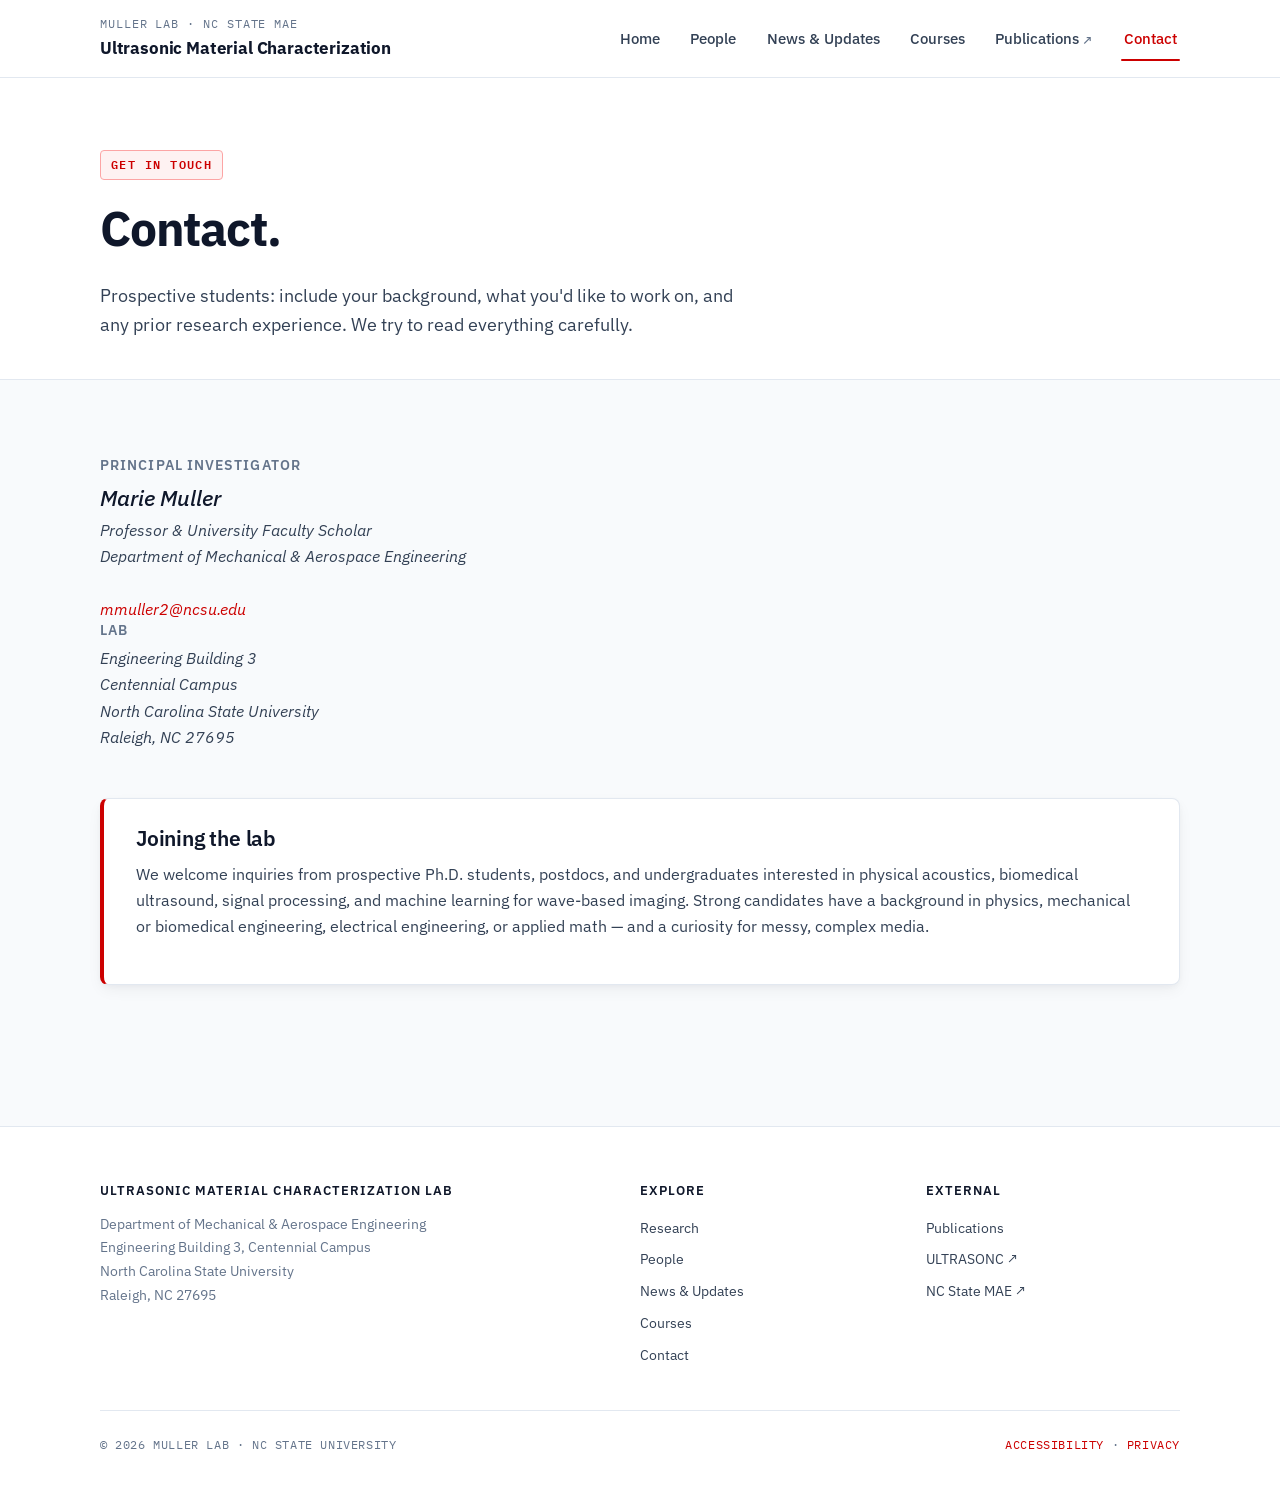
==== commit 8fd0dce9: "Update contact.html" ====
--- a/contact.html
+++ b/contact.html
@@ -24,9 +24,9 @@
       <ul class="nav-links" id="nav-links">
         <li><a href="index.html">Home</a></li>
         <li><a href="people.html">People</a></li>
-        <li><a href="news.html">News</a></li>
+        <li><a href="news.html">News &amp; Updates</a></li>
         <li><a href="courses.html">Courses</a></li>
-        <li><a class="external" href="https://scholar.google.com/citations?user=9_iponoAAAAJ&hl=en" rel="noopener">Publications</a></li>
+        <li><a class="external" href="https://scholar.google.com/citations?user=9_iPoNoAAAAJ&hl=en&oi=ao" rel="noopener">Publications</a></li>
         <li><a class="active" href="contact.html">Contact</a></li>
       </ul>
     </nav>
@@ -99,7 +99,7 @@
           <ul>
             <li><a href="index.html">Research</a></li>
             <li><a href="people.html">People</a></li>
-            <li><a href="news.html">News</a></li>
+            <li><a href="news.html">News &amp; Updates</a></li>
             <li><a href="courses.html">Courses</a></li>
             <li><a href="contact.html">Contact</a></li>
           </ul>
